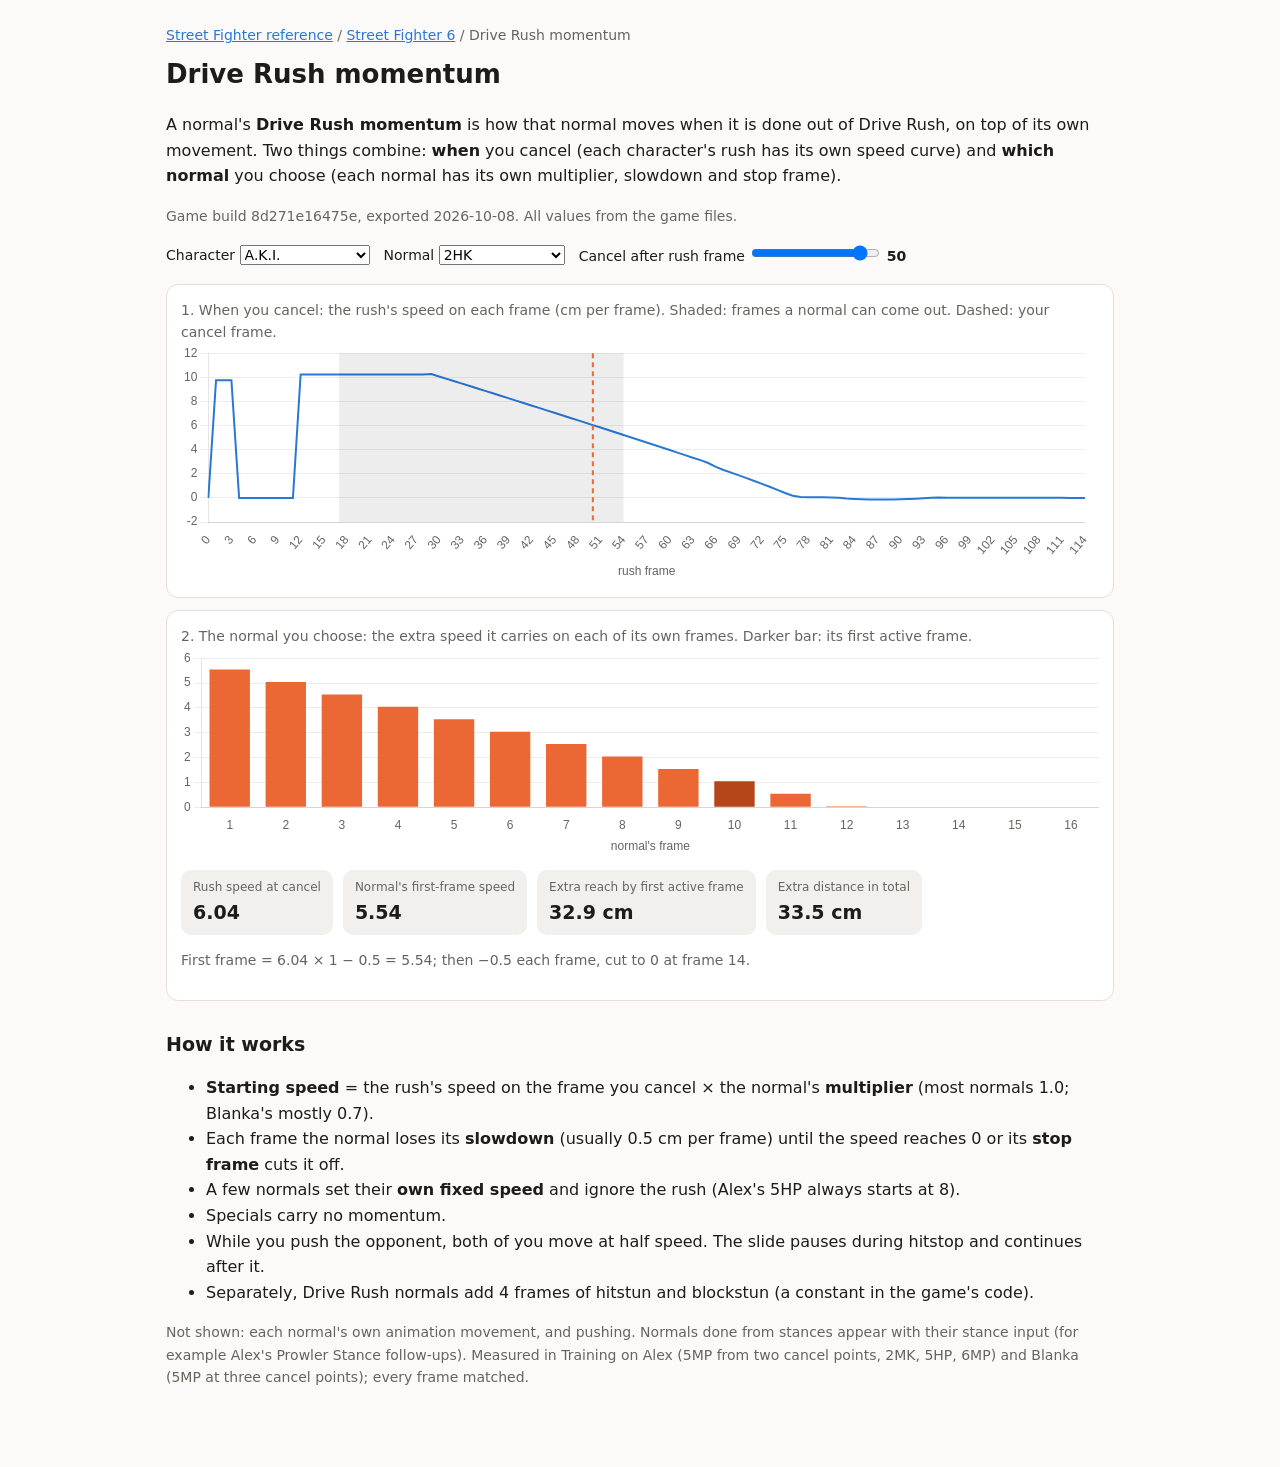
==== sf6/drive-rush/index.html @ eb92019b "Street Fighter reference: landing page, SF6 section, Drive Rush momentum page and data (build 8d271e" ====
<!doctype html>
<html lang="en">
<head>
<meta charset="utf-8">
<meta name="viewport" content="width=device-width, initial-scale=1">
<title>Drive Rush Momentum</title>
<meta name="description" content="How Street Fighter 6 normals carry Drive Rush speed, per character and per normal, from the game files.">
<link rel="stylesheet" href="../style.css">
</head>
<body>
<main>
<nav><a href="../../">Street Fighter reference</a> / <a href="../">Street Fighter 6</a> / Drive Rush momentum</nav>
<h1>Drive Rush momentum</h1>
<p>A normal's <b>Drive Rush momentum</b> is how that normal moves when it is done out of Drive Rush, on top of its own movement. Two things combine: <b>when</b> you cancel (each character's rush has its own speed curve) and <b>which normal</b> you choose (each normal has its own multiplier, slowdown and stop frame).</p>
<p class="muted" id="build">Loading data…</p>

<div class="controls">
  <label>Character <select id="ch"></select></label>
  <label>Normal <select id="nm"></select></label>
  <label>Cancel after rush frame <input id="fr" type="range" step="1"> <b id="frv"></b></label>
</div>

<div class="panel">
  <div class="muted">1. When you cancel: the rush's speed on each frame (cm per frame). Shaded: frames a normal can come out. Dashed: your cancel frame.</div>
  <div class="chart"><canvas id="c1" role="img" aria-label="Drive Rush speed per frame for the selected character">Drive Rush speed curve.</canvas></div>
</div>
<div class="panel">
  <div class="muted">2. The normal you choose: the extra speed it carries on each of its own frames. Darker bar: its first active frame.</div>
  <div class="chart" style="height:210px"><canvas id="c2" role="img" aria-label="Carried speed per frame of the selected normal">Carried speed per frame.</canvas></div>
  <div class="cards">
    <div class="card"><div class="k">Rush speed at cancel</div><div class="v" id="s1">-</div></div>
    <div class="card"><div class="k">Normal's first-frame speed</div><div class="v" id="s2">-</div></div>
    <div class="card"><div class="k">Extra reach by first active frame</div><div class="v" id="s3">-</div></div>
    <div class="card"><div class="k">Extra distance in total</div><div class="v" id="s4">-</div></div>
  </div>
  <p class="muted" id="fx"></p>
</div>

<h2>How it works</h2>
<ul>
  <li><b>Starting speed</b> = the rush's speed on the frame you cancel × the normal's <b>multiplier</b> (most normals 1.0; Blanka's mostly 0.7).</li>
  <li>Each frame the normal loses its <b>slowdown</b> (usually 0.5 cm per frame) until the speed reaches 0 or its <b>stop frame</b> cuts it off.</li>
  <li>A few normals set their <b>own fixed speed</b> and ignore the rush (Alex's 5HP always starts at 8).</li>
  <li>Specials carry no momentum.</li>
  <li>While you push the opponent, both of you move at half speed. The slide pauses during hitstop and continues after it.</li>
  <li>Separately, Drive Rush normals add 4 frames of hitstun and blockstun (a constant in the game's code).</li>
</ul>
<p class="muted">Not shown: each normal's own animation movement, and pushing. Normals done from stances appear with their stance input (for example Alex's Prowler Stance follow-ups). Measured in Training on Alex (5MP from two cancel points, 2MK, 5HP, 6MP) and Blanka (5MP at three cancel points); every frame matched.</p>
</main>
<script src="../vendor/chart-4.4.1.umd.js"></script>
<script>
(async () => {
  const latest = await (await fetch('../data/latest.json')).json();
  const data = await (await fetch(`../data/${latest.build}/drive-rush.json`)).json();
  document.getElementById('build').textContent = `Game build ${data.build}, exported ${data.exported}. All values from the game files.`;
  const chars = data.characters;
  const css = getComputedStyle(document.documentElement);
  const v = n => css.getPropertyValue(n).trim();
  const C1 = v('--accent'), C2 = v('--accent-2'), C2s = v('--accent-2-strong'), G = v('--grid'), T = v('--muted');
  const ch = document.getElementById('ch'), nm = document.getElementById('nm'), fr = document.getElementById('fr');
  ch.innerHTML = Object.keys(chars).map(n => `<option>${n}</option>`).join('');
  const params = new URLSearchParams(location.search);
  if (params.get('c') && chars[params.get('c')]) ch.value = params.get('c');
  function fillNormals() {
    const c = chars[ch.value];
    nm.innerHTML = c.normals.map((n, i) => `<option value="${i}">${n.input}${n.name ? ' (' + n.name + ')' : ''}</option>`).join('');
    fr.min = c.cancel_window[0]; fr.max = c.cancel_window[1];
    if (+fr.value < +fr.min || +fr.value > +fr.max) fr.value = fr.min;
  }
  const mark = { id: 'mark', afterDatasetsDraw(c) {
    if (c.canvas.id !== 'c1') return;
    const w = chars[ch.value].cancel_window, x = c.scales.x, a = c.chartArea, ctx = c.ctx;
    ctx.save(); ctx.fillStyle = G;
    const x0 = x.getPixelForValue(w[0]), x1 = x.getPixelForValue(w[1]);
    ctx.fillRect(x0, a.top, x1 - x0, a.bottom - a.top);
    const xf = x.getPixelForValue(+fr.value);
    ctx.strokeStyle = C2; ctx.lineWidth = 2; ctx.setLineDash([5, 4]);
    ctx.beginPath(); ctx.moveTo(xf, a.top); ctx.lineTo(xf, a.bottom); ctx.stroke(); ctx.restore();
  } };
  const axes = t => ({ x: { title: { display: true, text: t, color: T }, ticks: { color: T }, grid: { display: false } },
                       y: { beginAtZero: true, ticks: { color: T }, grid: { color: G } } });
  const c1 = new Chart(document.getElementById('c1'), { type: 'line', data: { labels: [], datasets: [{ data: [], borderColor: C1, borderWidth: 2, pointRadius: 0 }] },
    options: { responsive: true, maintainAspectRatio: false, animation: false, scales: axes('rush frame'),
      plugins: { legend: { display: false }, tooltip: { callbacks: { title: i => 'rush frame ' + i[0].label, label: i => i.parsed.y.toFixed(2) + ' cm/frame' } } } }, plugins: [mark] });
  const c2 = new Chart(document.getElementById('c2'), { type: 'bar', data: { labels: [], datasets: [{ data: [], backgroundColor: [] }] },
    options: { responsive: true, maintainAspectRatio: false, animation: false, scales: axes("normal's frame"),
      plugins: { legend: { display: false }, tooltip: { callbacks: { title: i => 'normal frame ' + i[0].label, label: i => i.parsed.y.toFixed(2) + ' cm/frame' } } } } });
  function carried(n, rushSpeed) {
    let speed = n.fixed_speed !== undefined ? n.fixed_speed : rushSpeed * n.multiplier;
    const out = [], frames = Math.max((n.stop ?? 30) + 2, n.startup + 2);
    for (let k = 0; k < frames; k++) {
      if (n.stop !== null && k >= n.stop) speed = 0;
      else { const next = speed - n.slowdown; speed = next < 0 ? 0 : next; }
      out.push(speed);
    }
    return out;
  }
  function run() {
    const c = chars[ch.value], n = c.normals[+nm.value], f = +fr.value, rushSpeed = c.rush[f] ?? 0;
    document.getElementById('frv').textContent = f;
    c1.data.labels = c.rush.map((_, i) => i); c1.data.datasets[0].data = c.rush; c1.update();
    const out = carried(n, rushSpeed);
    c2.data.labels = out.map((_, i) => i + 1); c2.data.datasets[0].data = out.map(x => +x.toFixed(2));
    c2.data.datasets[0].backgroundColor = out.map((_, i) => i + 1 === n.startup ? C2s : C2); c2.update();
    const reach = out.slice(0, n.startup).reduce((a, b) => a + b, 0), total = out.reduce((a, b) => a + b, 0);
    document.getElementById('s1').textContent = rushSpeed.toFixed(2);
    document.getElementById('s2').textContent = out[0].toFixed(2);
    document.getElementById('s3').textContent = reach.toFixed(1) + ' cm';
    document.getElementById('s4').textContent = total.toFixed(1) + ' cm';
    document.getElementById('fx').textContent = n.fixed_speed !== undefined
      ? `${n.input} ignores the rush: it sets ${n.fixed_speed} cm/frame, then loses ${n.slowdown} per frame until frame ${n.stop}.`
      : `First frame = ${rushSpeed.toFixed(2)} × ${n.multiplier} − ${n.slowdown} = ${out[0].toFixed(2)}; then −${n.slowdown} each frame` + (n.stop !== null ? `, cut to 0 at frame ${n.stop}.` : '.');
    history.replaceState(null, '', `?c=${encodeURIComponent(ch.value)}`);
  }
  ch.onchange = () => { fillNormals(); run(); }; nm.onchange = run; fr.oninput = run;
  fillNormals(); run();
})();
</script>
</body>
</html>
---- sf6/style.css ----
:root {
  --bg: #fbfaf8; --surface: #ffffff; --surface-2: #f2f0ec; --text: #1d1c1a; --muted: #67645e;
  --line: #e3e0da; --accent: #2a78d6; --accent-2: #eb6834; --accent-2-strong: #b4461a; --grid: rgba(0,0,0,.07);
}
@media (prefers-color-scheme: dark) {
  :root:not([data-theme="light"]) {
    --bg: #1b1a18; --surface: #232220; --surface-2: #2c2b28; --text: #ecebe8; --muted: #a8a59e;
    --line: #3a3935; --accent: #3987e5; --accent-2: #d95926; --accent-2-strong: #f08a5d; --grid: rgba(255,255,255,.08);
  }
}
* { box-sizing: border-box; }
body { margin: 0; background: var(--bg); color: var(--text); font: 16px/1.6 system-ui, -apple-system, "Segoe UI", sans-serif; }
main { max-width: 980px; margin: 0 auto; padding: 24px 16px 64px; }
h1 { font-size: 26px; font-weight: 600; margin: 8px 0 4px; }
h2 { font-size: 19px; font-weight: 600; margin: 28px 0 8px; }
p, li { color: var(--text); }
.muted { color: var(--muted); font-size: 14px; }
a { color: var(--accent); }
nav { font-size: 14px; color: var(--muted); }
.controls { display: flex; flex-wrap: wrap; gap: 14px; align-items: center; margin: 16px 0; font-size: 14px; }
.controls select, .controls input { font: inherit; }
.panel { background: var(--surface); border: 1px solid var(--line); border-radius: 12px; padding: 14px; margin: 12px 0; }
.chart { position: relative; width: 100%; height: 240px; }
.cards { display: flex; flex-wrap: wrap; gap: 10px; margin: 12px 0; }
.card { background: var(--surface-2); border-radius: 10px; padding: 8px 12px; min-width: 150px; }
.card .k { font-size: 12px; color: var(--muted); }
.card .v { font-size: 19px; font-weight: 600; }
code { background: var(--surface-2); padding: 1px 5px; border-radius: 4px; font-size: 14px; }
table { border-collapse: collapse; width: 100%; font-size: 14px; }
th, td { text-align: left; padding: 6px 8px; border-bottom: 1px solid var(--line); }
.list a { display: block; padding: 10px 0; border-bottom: 1px solid var(--line); text-decoration: none; }
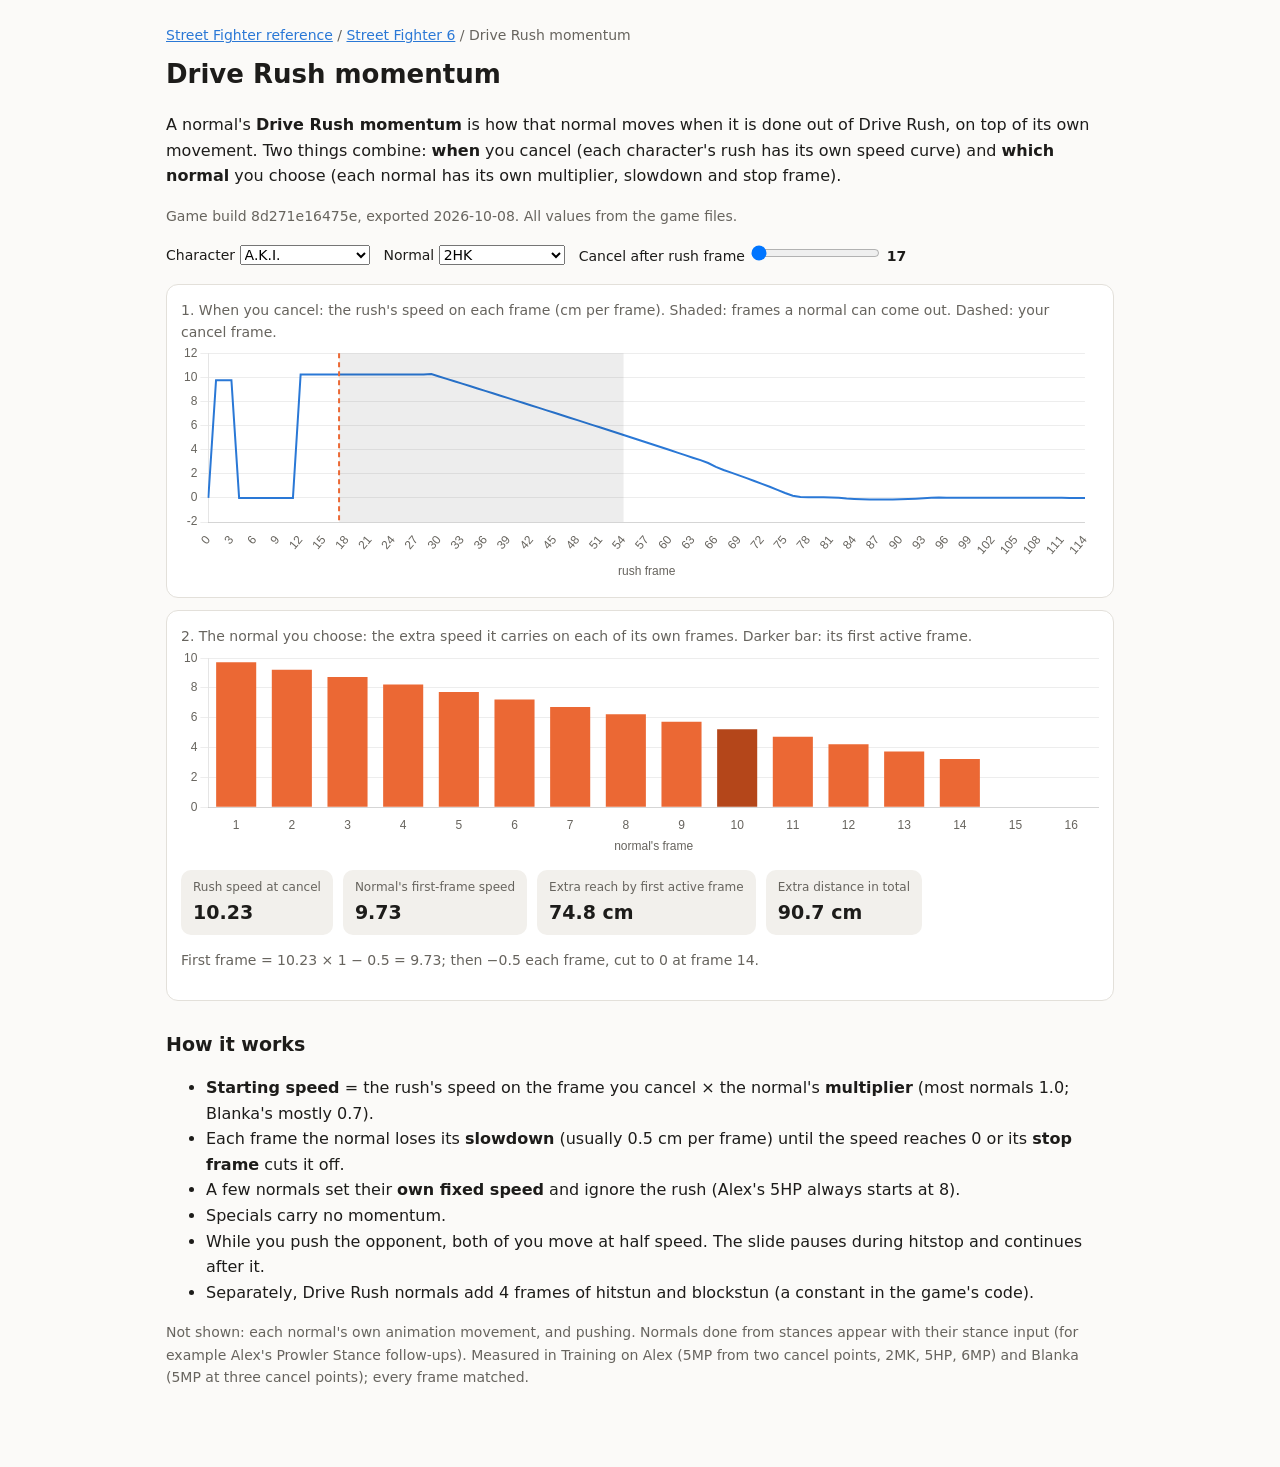
==== commit 872aa829: "Drive Rush page: start the slider on the first cancel frame" ====
--- a/sf6/drive-rush/index.html
+++ b/sf6/drive-rush/index.html
@@ -64,8 +64,7 @@
   function fillNormals() {
     const c = chars[ch.value];
     nm.innerHTML = c.normals.map((n, i) => `<option value="${i}">${n.input}${n.name ? ' (' + n.name + ')' : ''}</option>`).join('');
-    fr.min = c.cancel_window[0]; fr.max = c.cancel_window[1];
-    if (+fr.value < +fr.min || +fr.value > +fr.max) fr.value = fr.min;
+    fr.min = c.cancel_window[0]; fr.max = c.cancel_window[1]; fr.value = c.cancel_window[0];
   }
   const mark = { id: 'mark', afterDatasetsDraw(c) {
     if (c.canvas.id !== 'c1') return;
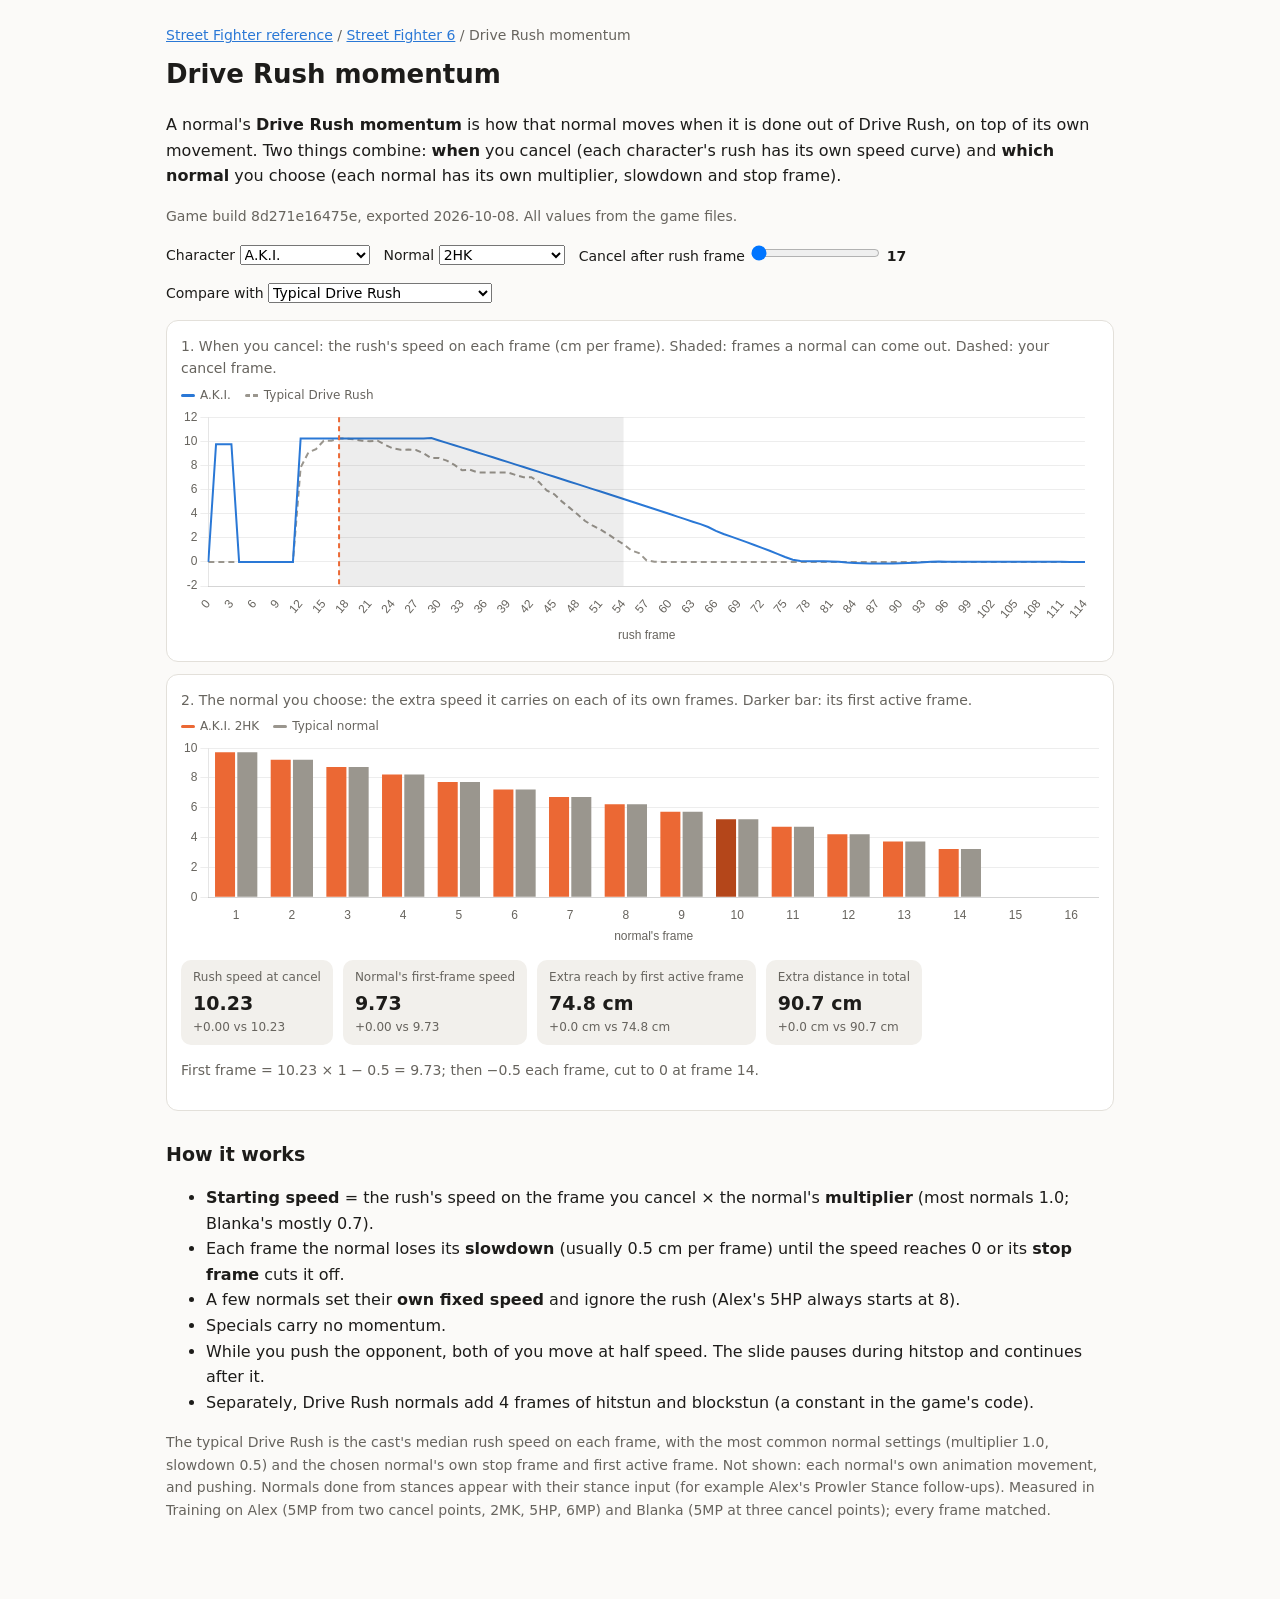
==== commit f99a43b8: "Drive Rush page: compare with the typical Drive Rush or another character's same normal" ====
--- a/sf6/drive-rush/index.html
+++ b/sf6/drive-rush/index.html
@@ -18,20 +18,23 @@
   <label>Character <select id="ch"></select></label>
   <label>Normal <select id="nm"></select></label>
   <label>Cancel after rush frame <input id="fr" type="range" step="1"> <b id="frv"></b></label>
+  <label>Compare with <select id="cmp"></select></label>
 </div>
 
 <div class="panel">
   <div class="muted">1. When you cancel: the rush's speed on each frame (cm per frame). Shaded: frames a normal can come out. Dashed: your cancel frame.</div>
-  <div class="chart"><canvas id="c1" role="img" aria-label="Drive Rush speed per frame for the selected character">Drive Rush speed curve.</canvas></div>
+  <div class="legend" id="lg1"></div>
+  <div class="chart"><canvas id="c1" role="img" aria-label="Drive Rush speed per frame for the selected character and the comparison">Drive Rush speed curve.</canvas></div>
 </div>
 <div class="panel">
   <div class="muted">2. The normal you choose: the extra speed it carries on each of its own frames. Darker bar: its first active frame.</div>
-  <div class="chart" style="height:210px"><canvas id="c2" role="img" aria-label="Carried speed per frame of the selected normal">Carried speed per frame.</canvas></div>
+  <div class="legend" id="lg2"></div>
+  <div class="chart" style="height:210px"><canvas id="c2" role="img" aria-label="Carried speed per frame of the selected normal and the comparison">Carried speed per frame.</canvas></div>
   <div class="cards">
-    <div class="card"><div class="k">Rush speed at cancel</div><div class="v" id="s1">-</div></div>
-    <div class="card"><div class="k">Normal's first-frame speed</div><div class="v" id="s2">-</div></div>
-    <div class="card"><div class="k">Extra reach by first active frame</div><div class="v" id="s3">-</div></div>
-    <div class="card"><div class="k">Extra distance in total</div><div class="v" id="s4">-</div></div>
+    <div class="card"><div class="k">Rush speed at cancel</div><div class="v" id="s1">-</div><div class="d" id="d1"></div></div>
+    <div class="card"><div class="k">Normal's first-frame speed</div><div class="v" id="s2">-</div><div class="d" id="d2"></div></div>
+    <div class="card"><div class="k">Extra reach by first active frame</div><div class="v" id="s3">-</div><div class="d" id="d3"></div></div>
+    <div class="card"><div class="k">Extra distance in total</div><div class="v" id="s4">-</div><div class="d" id="d4"></div></div>
   </div>
   <p class="muted" id="fx"></p>
 </div>
@@ -45,26 +48,38 @@
   <li>While you push the opponent, both of you move at half speed. The slide pauses during hitstop and continues after it.</li>
   <li>Separately, Drive Rush normals add 4 frames of hitstun and blockstun (a constant in the game's code).</li>
 </ul>
-<p class="muted">Not shown: each normal's own animation movement, and pushing. Normals done from stances appear with their stance input (for example Alex's Prowler Stance follow-ups). Measured in Training on Alex (5MP from two cancel points, 2MK, 5HP, 6MP) and Blanka (5MP at three cancel points); every frame matched.</p>
+<p class="muted">The typical Drive Rush is the cast's median rush speed on each frame, with the most common normal settings (multiplier 1.0, slowdown 0.5) and the chosen normal's own stop frame and first active frame. Not shown: each normal's own animation movement, and pushing. Normals done from stances appear with their stance input (for example Alex's Prowler Stance follow-ups). Measured in Training on Alex (5MP from two cancel points, 2MK, 5HP, 6MP) and Blanka (5MP at three cancel points); every frame matched.</p>
 </main>
+<style>
+.legend { display: flex; flex-wrap: wrap; gap: 14px; font-size: 12px; color: var(--muted); margin: 6px 0 2px; }
+.legend span { display: inline-flex; align-items: center; gap: 5px; }
+.legend i { display: inline-block; width: 14px; height: 3px; border-radius: 2px; }
+.card .d { font-size: 12px; color: var(--muted); min-height: 16px; }
+</style>
 <script src="../vendor/chart-4.4.1.umd.js"></script>
 <script>
 (async () => {
   const latest = await (await fetch('../data/latest.json')).json();
   const data = await (await fetch(`../data/${latest.build}/drive-rush.json`)).json();
   document.getElementById('build').textContent = `Game build ${data.build}, exported ${data.exported}. All values from the game files.`;
-  const chars = data.characters;
+  const chars = data.characters, typical = data.typical;
   const css = getComputedStyle(document.documentElement);
   const v = n => css.getPropertyValue(n).trim();
   const C1 = v('--accent'), C2 = v('--accent-2'), C2s = v('--accent-2-strong'), G = v('--grid'), T = v('--muted');
-  const ch = document.getElementById('ch'), nm = document.getElementById('nm'), fr = document.getElementById('fr');
+  const CMP = matchMedia('(prefers-color-scheme: dark)').matches ? '#8b8882' : '#9a968e';
+  const ch = document.getElementById('ch'), nm = document.getElementById('nm'), fr = document.getElementById('fr'), cmp = document.getElementById('cmp');
   ch.innerHTML = Object.keys(chars).map(n => `<option>${n}</option>`).join('');
   const params = new URLSearchParams(location.search);
   if (params.get('c') && chars[params.get('c')]) ch.value = params.get('c');
+  const label = n => `${n.input}${n.name ? ' (' + n.name + ')' : ''}`;
   function fillNormals() {
     const c = chars[ch.value];
-    nm.innerHTML = c.normals.map((n, i) => `<option value="${i}">${n.input}${n.name ? ' (' + n.name + ')' : ''}</option>`).join('');
+    nm.innerHTML = c.normals.map((n, i) => `<option value="${i}">${label(n)}</option>`).join('');
     fr.min = c.cancel_window[0]; fr.max = c.cancel_window[1]; fr.value = c.cancel_window[0];
+    const keep = cmp.value || 'typical';
+    cmp.innerHTML = '<option value="none">Nothing</option><option value="typical">Typical Drive Rush</option>' +
+      Object.keys(chars).filter(n => n !== ch.value).map(n => `<option value="${n}">${n} (same input)</option>`).join('');
+    cmp.value = [...cmp.options].some(o => o.value === keep) ? keep : 'typical';
   }
   const mark = { id: 'mark', afterDatasetsDraw(c) {
     if (c.canvas.id !== 'c1') return;
@@ -78,40 +93,82 @@
   } };
   const axes = t => ({ x: { title: { display: true, text: t, color: T }, ticks: { color: T }, grid: { display: false } },
                        y: { beginAtZero: true, ticks: { color: T }, grid: { color: G } } });
-  const c1 = new Chart(document.getElementById('c1'), { type: 'line', data: { labels: [], datasets: [{ data: [], borderColor: C1, borderWidth: 2, pointRadius: 0 }] },
-    options: { responsive: true, maintainAspectRatio: false, animation: false, scales: axes('rush frame'),
-      plugins: { legend: { display: false }, tooltip: { callbacks: { title: i => 'rush frame ' + i[0].label, label: i => i.parsed.y.toFixed(2) + ' cm/frame' } } } }, plugins: [mark] });
-  const c2 = new Chart(document.getElementById('c2'), { type: 'bar', data: { labels: [], datasets: [{ data: [], backgroundColor: [] }] },
-    options: { responsive: true, maintainAspectRatio: false, animation: false, scales: axes("normal's frame"),
-      plugins: { legend: { display: false }, tooltip: { callbacks: { title: i => 'normal frame ' + i[0].label, label: i => i.parsed.y.toFixed(2) + ' cm/frame' } } } } });
-  function carried(n, rushSpeed) {
+  const tip = (unit, prefix) => ({ callbacks: { title: i => prefix + i[0].label, label: i => `${i.dataset.label}: ${i.parsed.y.toFixed(2)} ${unit}` } });
+  const c1 = new Chart(document.getElementById('c1'), { type: 'line',
+    data: { labels: [], datasets: [{ label: '', data: [], borderColor: C1, borderWidth: 2, pointRadius: 0 },
+                                   { label: '', data: [], borderColor: CMP, borderWidth: 2, borderDash: [6, 4], pointRadius: 0 }] },
+    options: { responsive: true, maintainAspectRatio: false, animation: false, interaction: { mode: 'index', intersect: false },
+      scales: axes('rush frame'), plugins: { legend: { display: false }, tooltip: tip('cm/frame', 'rush frame ') } }, plugins: [mark] });
+  const c2 = new Chart(document.getElementById('c2'), { type: 'bar',
+    data: { labels: [], datasets: [{ label: '', data: [], backgroundColor: [] }, { label: '', data: [], backgroundColor: CMP }] },
+    options: { responsive: true, maintainAspectRatio: false, animation: false, interaction: { mode: 'index', intersect: false },
+      scales: axes("normal's frame"), plugins: { legend: { display: false }, tooltip: tip('cm/frame', 'normal frame ') } } });
+  function carried(n, rushSpeed, frames) {
     let speed = n.fixed_speed !== undefined ? n.fixed_speed : rushSpeed * n.multiplier;
-    const out = [], frames = Math.max((n.stop ?? 30) + 2, n.startup + 2);
+    const out = [];
     for (let k = 0; k < frames; k++) {
-      if (n.stop !== null && k >= n.stop) speed = 0;
+      if (n.stop !== null && n.stop !== undefined && k >= n.stop) speed = 0;
       else { const next = speed - n.slowdown; speed = next < 0 ? 0 : next; }
       out.push(speed);
     }
     return out;
   }
+  const sum = (a, k) => a.slice(0, k).reduce((x, y) => x + y, 0);
+  const fmt = x => x.toFixed(1);
+  const diff = (a, b, unit) => { const d = a - b; return `${d >= 0 ? '+' : '−'}${Math.abs(d).toFixed(unit ? 1 : 2)}${unit} vs ${b.toFixed(unit ? 1 : 2)}${unit}`; };
+  function comparison(n, f) {
+    if (cmp.value === 'none') return null;
+    if (cmp.value === 'typical') {
+      return { name: 'Typical Drive Rush', rush: typical.rush, speed: typical.rush[f] ?? 0,
+               normal: { multiplier: typical.multiplier, slowdown: typical.slowdown, stop: n.stop, startup: n.startup } };
+    }
+    const other = chars[cmp.value], match = other.normals.find(o => o.input === n.input);
+    return { name: cmp.value, rush: other.rush, speed: other.rush[f] ?? 0, normal: match || null };
+  }
+  function legend(id, items) {
+    document.getElementById(id).innerHTML = items.map(([c, t, dash]) =>
+      `<span><i style="background:${dash ? `repeating-linear-gradient(90deg,${c} 0 5px,transparent 5px 8px)` : c}"></i>${t}</span>`).join('');
+  }
   function run() {
     const c = chars[ch.value], n = c.normals[+nm.value], f = +fr.value, rushSpeed = c.rush[f] ?? 0;
     document.getElementById('frv').textContent = f;
-    c1.data.labels = c.rush.map((_, i) => i); c1.data.datasets[0].data = c.rush; c1.update();
-    const out = carried(n, rushSpeed);
-    c2.data.labels = out.map((_, i) => i + 1); c2.data.datasets[0].data = out.map(x => +x.toFixed(2));
-    c2.data.datasets[0].backgroundColor = out.map((_, i) => i + 1 === n.startup ? C2s : C2); c2.update();
-    const reach = out.slice(0, n.startup).reduce((a, b) => a + b, 0), total = out.reduce((a, b) => a + b, 0);
+    const cm = comparison(n, f);
+    const frames = Math.max((n.stop ?? 30) + 2, n.startup + 2, cm && cm.normal ? Math.max((cm.normal.stop ?? 30) + 2, cm.normal.startup + 2) : 0);
+    const len = Math.max(c.rush.length, cm ? cm.rush.length : 0);
+    c1.data.labels = Array.from({ length: len }, (_, i) => i);
+    c1.data.datasets[0].data = c.rush; c1.data.datasets[0].label = ch.value;
+    c1.data.datasets[1].data = cm ? cm.rush : []; c1.data.datasets[1].label = cm ? cm.name : '';
+    c1.update();
+    const out = carried(n, rushSpeed, frames);
+    const other = cm && cm.normal ? carried(cm.normal, cm.speed, frames) : null;
+    c2.data.labels = out.map((_, i) => i + 1);
+    c2.data.datasets[0].data = out.map(x => +x.toFixed(2)); c2.data.datasets[0].label = `${ch.value} ${n.input}`;
+    c2.data.datasets[0].backgroundColor = out.map((_, i) => i + 1 === n.startup ? C2s : C2);
+    c2.data.datasets[1].data = other ? other.map(x => +x.toFixed(2)) : [];
+    c2.data.datasets[1].label = cm ? (cm.name === 'Typical Drive Rush' ? 'Typical normal' : `${cm.name} ${n.input}`) : '';
+    c2.update();
+    legend('lg1', [[C1, ch.value]].concat(cm ? [[CMP, cm.name, true]] : []));
+    legend('lg2', [[C2, `${ch.value} ${label(n)}`]].concat(other ? [[CMP, c2.data.datasets[1].label]] : cm ? [[CMP, `${cm.name} has no ${n.input}`]] : []));
+    const reach = sum(out, n.startup), total = sum(out, out.length);
     document.getElementById('s1').textContent = rushSpeed.toFixed(2);
     document.getElementById('s2').textContent = out[0].toFixed(2);
-    document.getElementById('s3').textContent = reach.toFixed(1) + ' cm';
-    document.getElementById('s4').textContent = total.toFixed(1) + ' cm';
+    document.getElementById('s3').textContent = fmt(reach) + ' cm';
+    document.getElementById('s4').textContent = fmt(total) + ' cm';
+    if (cm) {
+      document.getElementById('d1').textContent = diff(rushSpeed, cm.speed, '');
+      if (other) {
+        const oReach = sum(other, cm.normal.startup), oTotal = sum(other, other.length);
+        document.getElementById('d2').textContent = diff(out[0], other[0], '');
+        document.getElementById('d3').textContent = diff(reach, oReach, ' cm');
+        document.getElementById('d4').textContent = diff(total, oTotal, ' cm');
+      } else { ['d2', 'd3', 'd4'].forEach(id => document.getElementById(id).textContent = ''); }
+    } else { ['d1', 'd2', 'd3', 'd4'].forEach(id => document.getElementById(id).textContent = ''); }
     document.getElementById('fx').textContent = n.fixed_speed !== undefined
       ? `${n.input} ignores the rush: it sets ${n.fixed_speed} cm/frame, then loses ${n.slowdown} per frame until frame ${n.stop}.`
       : `First frame = ${rushSpeed.toFixed(2)} × ${n.multiplier} − ${n.slowdown} = ${out[0].toFixed(2)}; then −${n.slowdown} each frame` + (n.stop !== null ? `, cut to 0 at frame ${n.stop}.` : '.');
     history.replaceState(null, '', `?c=${encodeURIComponent(ch.value)}`);
   }
-  ch.onchange = () => { fillNormals(); run(); }; nm.onchange = run; fr.oninput = run;
+  ch.onchange = () => { fillNormals(); run(); }; nm.onchange = run; fr.oninput = run; cmp.onchange = run;
   fillNormals(); run();
 })();
 </script>
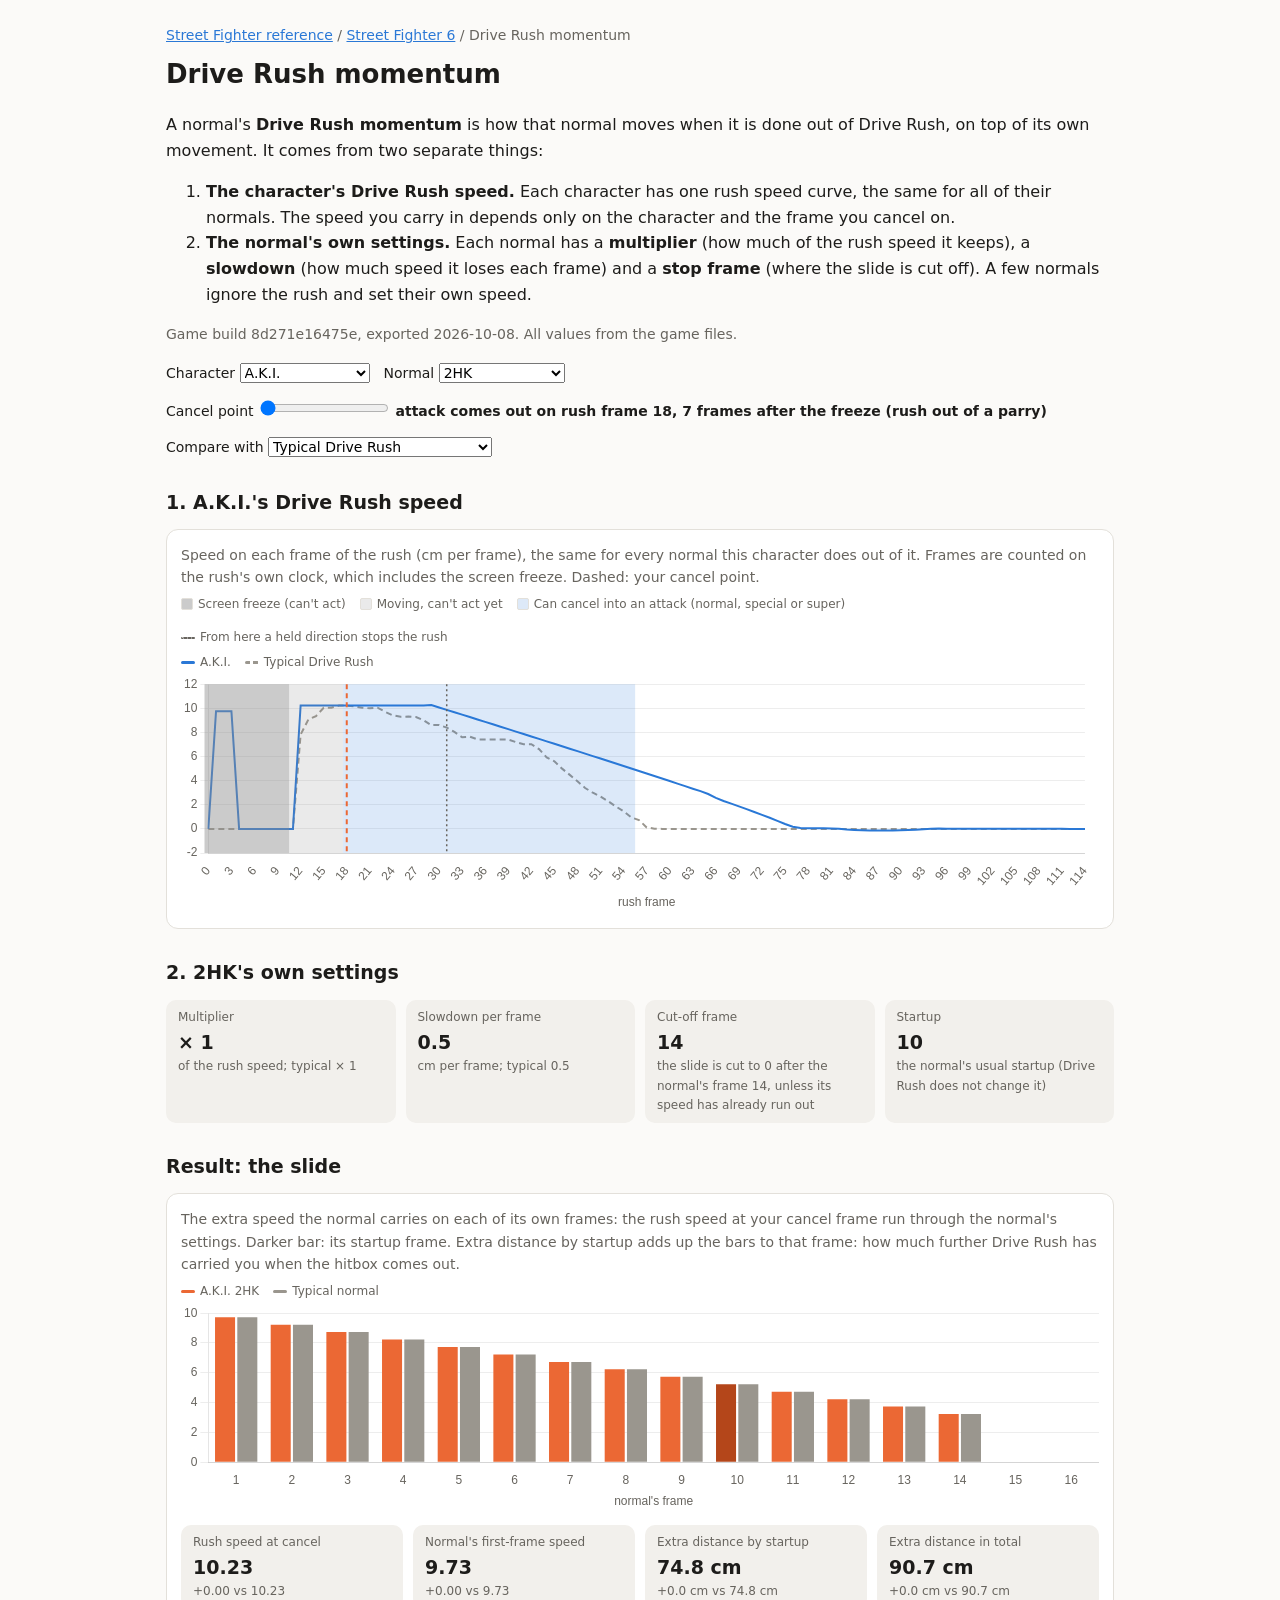
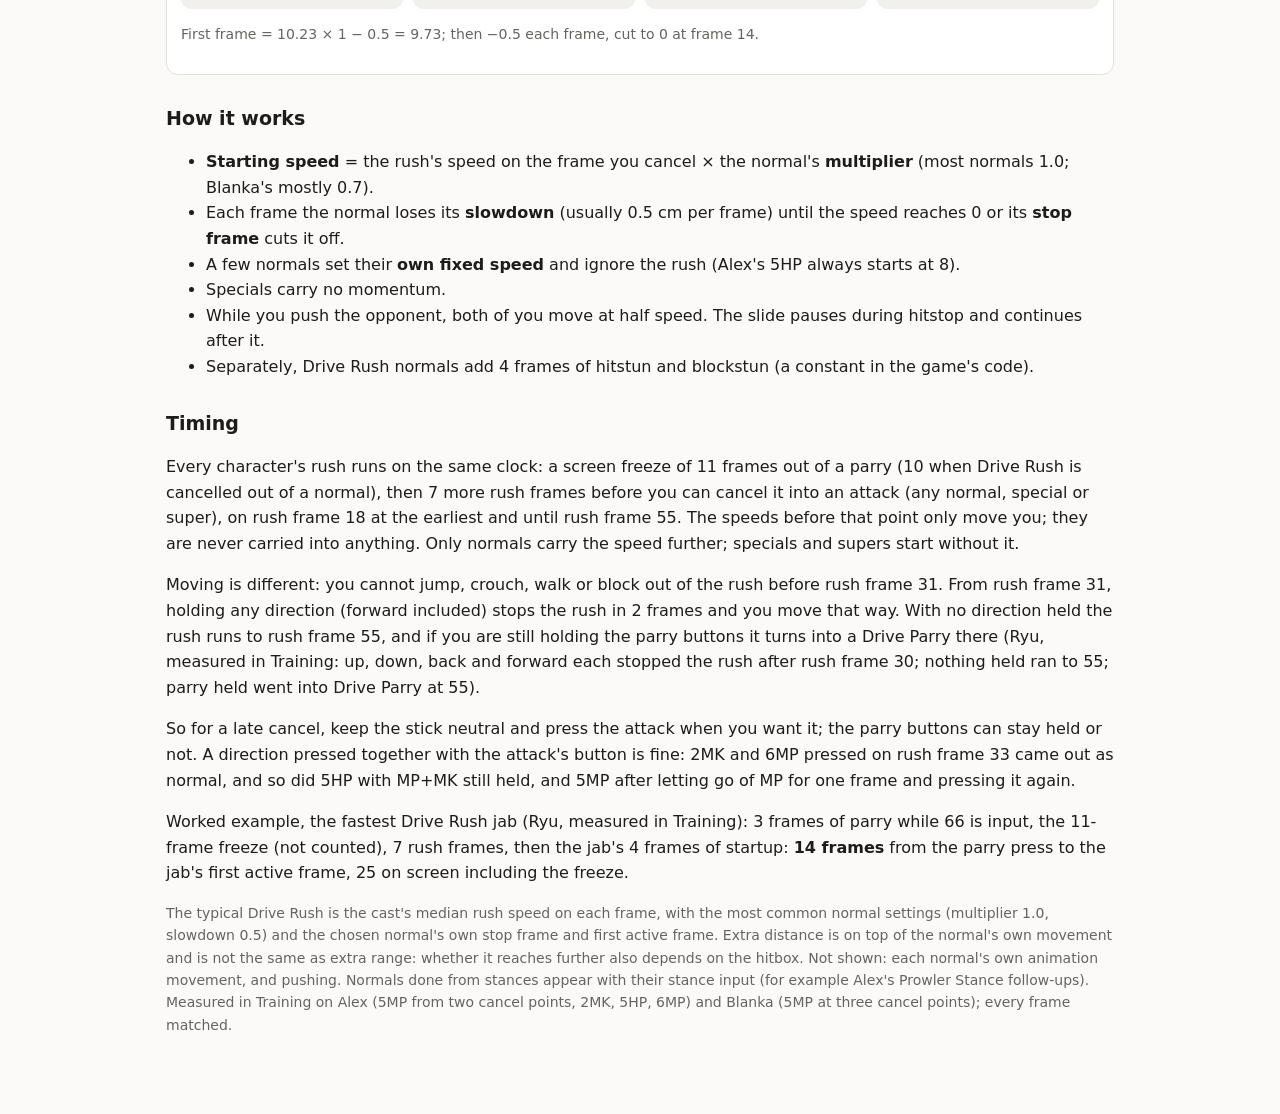
==== commit 3b56b8aa: "Drive Rush page: two factors, freeze and phase bands, direction stop line, timing section, clearer c" ====
--- a/sf6/drive-rush/index.html
+++ b/sf6/drive-rush/index.html
@@ -11,29 +11,43 @@
 <main>
 <nav><a href="../../">Street Fighter reference</a> / <a href="../">Street Fighter 6</a> / Drive Rush momentum</nav>
 <h1>Drive Rush momentum</h1>
-<p>A normal's <b>Drive Rush momentum</b> is how that normal moves when it is done out of Drive Rush, on top of its own movement. Two things combine: <b>when</b> you cancel (each character's rush has its own speed curve) and <b>which normal</b> you choose (each normal has its own multiplier, slowdown and stop frame).</p>
+<p>A normal's <b>Drive Rush momentum</b> is how that normal moves when it is done out of Drive Rush, on top of its own movement. It comes from two separate things:</p>
+<ol>
+  <li><b>The character's Drive Rush speed.</b> Each character has one rush speed curve, the same for all of their normals. The speed you carry in depends only on the character and the frame you cancel on.</li>
+  <li><b>The normal's own settings.</b> Each normal has a <b>multiplier</b> (how much of the rush speed it keeps), a <b>slowdown</b> (how much speed it loses each frame) and a <b>stop frame</b> (where the slide is cut off). A few normals ignore the rush and set their own speed.</li>
+</ol>
 <p class="muted" id="build">Loading data…</p>
 
 <div class="controls">
   <label>Character <select id="ch"></select></label>
   <label>Normal <select id="nm"></select></label>
-  <label>Cancel after rush frame <input id="fr" type="range" step="1"> <b id="frv"></b></label>
+  <label>Cancel point <input id="fr" type="range" step="1"> <b id="frv"></b></label>
   <label>Compare with <select id="cmp"></select></label>
 </div>
 
+<h2 id="h1">1. The character's Drive Rush speed</h2>
 <div class="panel">
-  <div class="muted">1. When you cancel: the rush's speed on each frame (cm per frame). Shaded: frames a normal can come out. Dashed: your cancel frame.</div>
+  <div class="muted">Speed on each frame of the rush (cm per frame), the same for every normal this character does out of it. Frames are counted on the rush's own clock, which includes the screen freeze. Dashed: your cancel point.</div>
+  <div class="legend"><span><i class="band" style="background:var(--freeze)"></i>Screen freeze (can't act)</span><span><i class="band" style="background:var(--move)"></i>Moving, can't act yet</span><span><i class="band" style="background:var(--window)"></i>Can cancel into an attack (normal, special or super)</span><span><i style="width:14px;height:0;border-top:2px dotted var(--muted)"></i>From here a held direction stops the rush</span></div>
   <div class="legend" id="lg1"></div>
   <div class="chart"><canvas id="c1" role="img" aria-label="Drive Rush speed per frame for the selected character and the comparison">Drive Rush speed curve.</canvas></div>
 </div>
+<h2 id="h2">2. The normal's own settings</h2>
+<div class="cards">
+  <div class="card"><div class="k">Multiplier</div><div class="v" id="n1">-</div><div class="d" id="e1"></div></div>
+  <div class="card"><div class="k">Slowdown per frame</div><div class="v" id="n2">-</div><div class="d" id="e2"></div></div>
+  <div class="card"><div class="k">Cut-off frame</div><div class="v" id="n3">-</div><div class="d" id="e3"></div></div>
+  <div class="card"><div class="k">Startup</div><div class="v" id="n4">-</div><div class="d" id="e4"></div></div>
+</div>
+<h2>Result: the slide</h2>
 <div class="panel">
-  <div class="muted">2. The normal you choose: the extra speed it carries on each of its own frames. Darker bar: its first active frame.</div>
+  <div class="muted">The extra speed the normal carries on each of its own frames: the rush speed at your cancel frame run through the normal's settings. Darker bar: its startup frame. Extra distance by startup adds up the bars to that frame: how much further Drive Rush has carried you when the hitbox comes out.</div>
   <div class="legend" id="lg2"></div>
   <div class="chart" style="height:210px"><canvas id="c2" role="img" aria-label="Carried speed per frame of the selected normal and the comparison">Carried speed per frame.</canvas></div>
   <div class="cards">
     <div class="card"><div class="k">Rush speed at cancel</div><div class="v" id="s1">-</div><div class="d" id="d1"></div></div>
     <div class="card"><div class="k">Normal's first-frame speed</div><div class="v" id="s2">-</div><div class="d" id="d2"></div></div>
-    <div class="card"><div class="k">Extra reach by first active frame</div><div class="v" id="s3">-</div><div class="d" id="d3"></div></div>
+    <div class="card"><div class="k">Extra distance by startup</div><div class="v" id="s3">-</div><div class="d" id="d3"></div></div>
     <div class="card"><div class="k">Extra distance in total</div><div class="v" id="s4">-</div><div class="d" id="d4"></div></div>
   </div>
   <p class="muted" id="fx"></p>
@@ -48,13 +62,20 @@
   <li>While you push the opponent, both of you move at half speed. The slide pauses during hitstop and continues after it.</li>
   <li>Separately, Drive Rush normals add 4 frames of hitstun and blockstun (a constant in the game's code).</li>
 </ul>
-<p class="muted">The typical Drive Rush is the cast's median rush speed on each frame, with the most common normal settings (multiplier 1.0, slowdown 0.5) and the chosen normal's own stop frame and first active frame. Not shown: each normal's own animation movement, and pushing. Normals done from stances appear with their stance input (for example Alex's Prowler Stance follow-ups). Measured in Training on Alex (5MP from two cancel points, 2MK, 5HP, 6MP) and Blanka (5MP at three cancel points); every frame matched.</p>
+<h2>Timing</h2>
+<p>Every character's rush runs on the same clock: a screen freeze of 11 frames out of a parry (10 when Drive Rush is cancelled out of a normal), then 7 more rush frames before you can cancel it into an attack (any normal, special or super), on rush frame 18 at the earliest and until rush frame 55. The speeds before that point only move you; they are never carried into anything. Only normals carry the speed further; specials and supers start without it.</p>
+<p>Moving is different: you cannot jump, crouch, walk or block out of the rush before rush frame 31. From rush frame 31, holding any direction (forward included) stops the rush in 2 frames and you move that way. With no direction held the rush runs to rush frame 55, and if you are still holding the parry buttons it turns into a Drive Parry there (Ryu, measured in Training: up, down, back and forward each stopped the rush after rush frame 30; nothing held ran to 55; parry held went into Drive Parry at 55).</p>
+<p>So for a late cancel, keep the stick neutral and press the attack when you want it; the parry buttons can stay held or not. A direction pressed together with the attack's button is fine: 2MK and 6MP pressed on rush frame 33 came out as normal, and so did 5HP with MP+MK still held, and 5MP after letting go of MP for one frame and pressing it again.</p>
+<p>Worked example, the fastest Drive Rush jab (Ryu, measured in Training): 3 frames of parry while 66 is input, the 11-frame freeze (not counted), 7 rush frames, then the jab's 4 frames of startup: <b>14 frames</b> from the parry press to the jab's first active frame, 25 on screen including the freeze.</p>
+<p class="muted">The typical Drive Rush is the cast's median rush speed on each frame, with the most common normal settings (multiplier 1.0, slowdown 0.5) and the chosen normal's own stop frame and first active frame. Extra distance is on top of the normal's own movement and is not the same as extra range: whether it reaches further also depends on the hitbox. Not shown: each normal's own animation movement, and pushing. Normals done from stances appear with their stance input (for example Alex's Prowler Stance follow-ups). Measured in Training on Alex (5MP from two cancel points, 2MK, 5HP, 6MP) and Blanka (5MP at three cancel points); every frame matched.</p>
 </main>
 <style>
 .legend { display: flex; flex-wrap: wrap; gap: 14px; font-size: 12px; color: var(--muted); margin: 6px 0 2px; }
 .legend span { display: inline-flex; align-items: center; gap: 5px; }
 .legend i { display: inline-block; width: 14px; height: 3px; border-radius: 2px; }
 .card .d { font-size: 12px; color: var(--muted); min-height: 16px; }
+:root { --freeze: rgba(140,140,140,.45); --move: rgba(140,140,140,.18); --window: rgba(42,120,214,.16); }
+.legend i.band { width: 12px; height: 12px; border: 1px solid var(--line); }
 </style>
 <script src="../vendor/chart-4.4.1.umd.js"></script>
 <script>
@@ -83,11 +104,17 @@
   }
   const mark = { id: 'mark', afterDatasetsDraw(c) {
     if (c.canvas.id !== 'c1') return;
-    const w = chars[ch.value].cancel_window, x = c.scales.x, a = c.chartArea, ctx = c.ctx;
-    ctx.save(); ctx.fillStyle = G;
-    const x0 = x.getPixelForValue(w[0]), x1 = x.getPixelForValue(w[1]);
-    ctx.fillRect(x0, a.top, x1 - x0, a.bottom - a.top);
-    const xf = x.getPixelForValue(+fr.value);
+    const ci = chars[ch.value], w = ci.cancel_window, fz = ci.freeze ? ci.freeze.parry : 0, x = c.scales.x, a = c.chartArea, ctx = c.ctx;
+    const half = (x.getPixelForValue(1) - x.getPixelForValue(0)) / 2;
+    const band = (from, to, color) => { const x0 = x.getPixelForValue(from) - half, x1 = x.getPixelForValue(to) + half; ctx.fillStyle = color; ctx.fillRect(x0, a.top, x1 - x0, a.bottom - a.top); };
+    ctx.save();
+    if (fz) band(0, fz - 1, v('--freeze'));
+    band(fz, w[0], v('--move'));
+    band(w[0] + 1, w[1] + 1, v('--window'));
+    const xs = x.getPixelForValue(31);
+    ctx.strokeStyle = T; ctx.lineWidth = 1.5; ctx.setLineDash([2, 3]);
+    ctx.beginPath(); ctx.moveTo(xs, a.top); ctx.lineTo(xs, a.bottom); ctx.stroke();
+    const xf = x.getPixelForValue(+fr.value + 1);
     ctx.strokeStyle = C2; ctx.lineWidth = 2; ctx.setLineDash([5, 4]);
     ctx.beginPath(); ctx.moveTo(xf, a.top); ctx.lineTo(xf, a.bottom); ctx.stroke(); ctx.restore();
   } };
@@ -131,7 +158,8 @@
   }
   function run() {
     const c = chars[ch.value], n = c.normals[+nm.value], f = +fr.value, rushSpeed = c.rush[f] ?? 0;
-    document.getElementById('frv').textContent = f;
+    const fz = c.freeze ? c.freeze.parry : 0;
+    document.getElementById('frv').textContent = `attack comes out on rush frame ${f + 1}, ${f + 1 - fz} frames after the freeze (rush out of a parry)`;
     const cm = comparison(n, f);
     const frames = Math.max((n.stop ?? 30) + 2, n.startup + 2, cm && cm.normal ? Math.max((cm.normal.stop ?? 30) + 2, cm.normal.startup + 2) : 0);
     const len = Math.max(c.rush.length, cm ? cm.rush.length : 0);
@@ -149,6 +177,28 @@
     c2.update();
     legend('lg1', [[C1, ch.value]].concat(cm ? [[CMP, cm.name, true]] : []));
     legend('lg2', [[C2, `${ch.value} ${label(n)}`]].concat(other ? [[CMP, c2.data.datasets[1].label]] : cm ? [[CMP, `${cm.name} has no ${n.input}`]] : []));
+    document.getElementById('h1').textContent = `1. ${ch.value}'s Drive Rush speed`;
+    document.getElementById('h2').textContent = `2. ${label(n)}'s own settings`;
+    const fixed = n.fixed_speed !== undefined;
+    document.getElementById('n1').textContent = fixed ? 'none' : '× ' + n.multiplier;
+    document.getElementById('e1').textContent = fixed ? `ignores the rush, sets ${n.fixed_speed}` : 'of the rush speed';
+    document.getElementById('n2').textContent = n.slowdown;
+    document.getElementById('e2').textContent = 'cm per frame';
+    document.getElementById('n3').textContent = n.stop != null ? n.stop : 'None';
+    document.getElementById('e3').textContent = n.stop != null
+      ? `the slide is cut to 0 after the normal's frame ${n.stop}, unless its speed has already run out`
+      : `this normal has no cut-off frame: it slides until its speed runs out (−${n.slowdown} per frame)`;
+    document.getElementById('n4').textContent = n.startup;
+    document.getElementById('e4').textContent = `the normal's usual startup (Drive Rush does not change it)`;
+    const tn = cm && cm.normal ? cm.normal : null;
+    if (tn && cm.name === 'Typical Drive Rush') {
+      document.getElementById('e1').textContent += `; typical × ${tn.multiplier}`;
+      document.getElementById('e2').textContent += `; typical ${tn.slowdown}`;
+    } else if (tn && !fixed) {
+      document.getElementById('e1').textContent += tn.fixed_speed !== undefined ? `; ${cm.name}: own speed` : `; ${cm.name} × ${tn.multiplier}`;
+      document.getElementById('e2').textContent += `; ${cm.name} ${tn.slowdown}`;
+
+    }
     const reach = sum(out, n.startup), total = sum(out, out.length);
     document.getElementById('s1').textContent = rushSpeed.toFixed(2);
     document.getElementById('s2').textContent = out[0].toFixed(2);
@@ -166,10 +216,16 @@
     document.getElementById('fx').textContent = n.fixed_speed !== undefined
       ? `${n.input} ignores the rush: it sets ${n.fixed_speed} cm/frame, then loses ${n.slowdown} per frame until frame ${n.stop}.`
       : `First frame = ${rushSpeed.toFixed(2)} × ${n.multiplier} − ${n.slowdown} = ${out[0].toFixed(2)}; then −${n.slowdown} each frame` + (n.stop !== null ? `, cut to 0 at frame ${n.stop}.` : '.');
-    history.replaceState(null, '', `?c=${encodeURIComponent(ch.value)}`);
+    history.replaceState(null, '', '?' + new URLSearchParams({ c: ch.value, n: n.action, f: f + 1, cmp: cmp.value }));
   }
   ch.onchange = () => { fillNormals(); run(); }; nm.onchange = run; fr.oninput = run; cmp.onchange = run;
-  fillNormals(); run();
+  fillNormals();
+  // Restore the normal, cancel point and comparison from the link.
+  const want = chars[ch.value].normals.findIndex(n => String(n.action) === params.get('n'));
+  if (want >= 0) nm.value = want;
+  if (params.get('f')) { const f = +params.get('f') - 1; if (f >= +fr.min && f <= +fr.max) fr.value = f; }
+  if (params.get('cmp') && [...cmp.options].some(o => o.value === params.get('cmp'))) cmp.value = params.get('cmp');
+  run();
 })();
 </script>
 </body>
--- a/sf6/style.css
+++ b/sf6/style.css
@@ -21,8 +21,8 @@
 .controls select, .controls input { font: inherit; }
 .panel { background: var(--surface); border: 1px solid var(--line); border-radius: 12px; padding: 14px; margin: 12px 0; }
 .chart { position: relative; width: 100%; height: 240px; }
-.cards { display: flex; flex-wrap: wrap; gap: 10px; margin: 12px 0; }
-.card { background: var(--surface-2); border-radius: 10px; padding: 8px 12px; min-width: 150px; }
+.cards { display: grid; grid-template-columns: repeat(auto-fit, minmax(140px, 1fr)); gap: 10px; margin: 12px 0; }
+.card { background: var(--surface-2); border-radius: 10px; padding: 8px 12px; min-width: 0; overflow-wrap: anywhere; }
 .card .k { font-size: 12px; color: var(--muted); }
 .card .v { font-size: 19px; font-weight: 600; }
 code { background: var(--surface-2); padding: 1px 5px; border-radius: 4px; font-size: 14px; }
